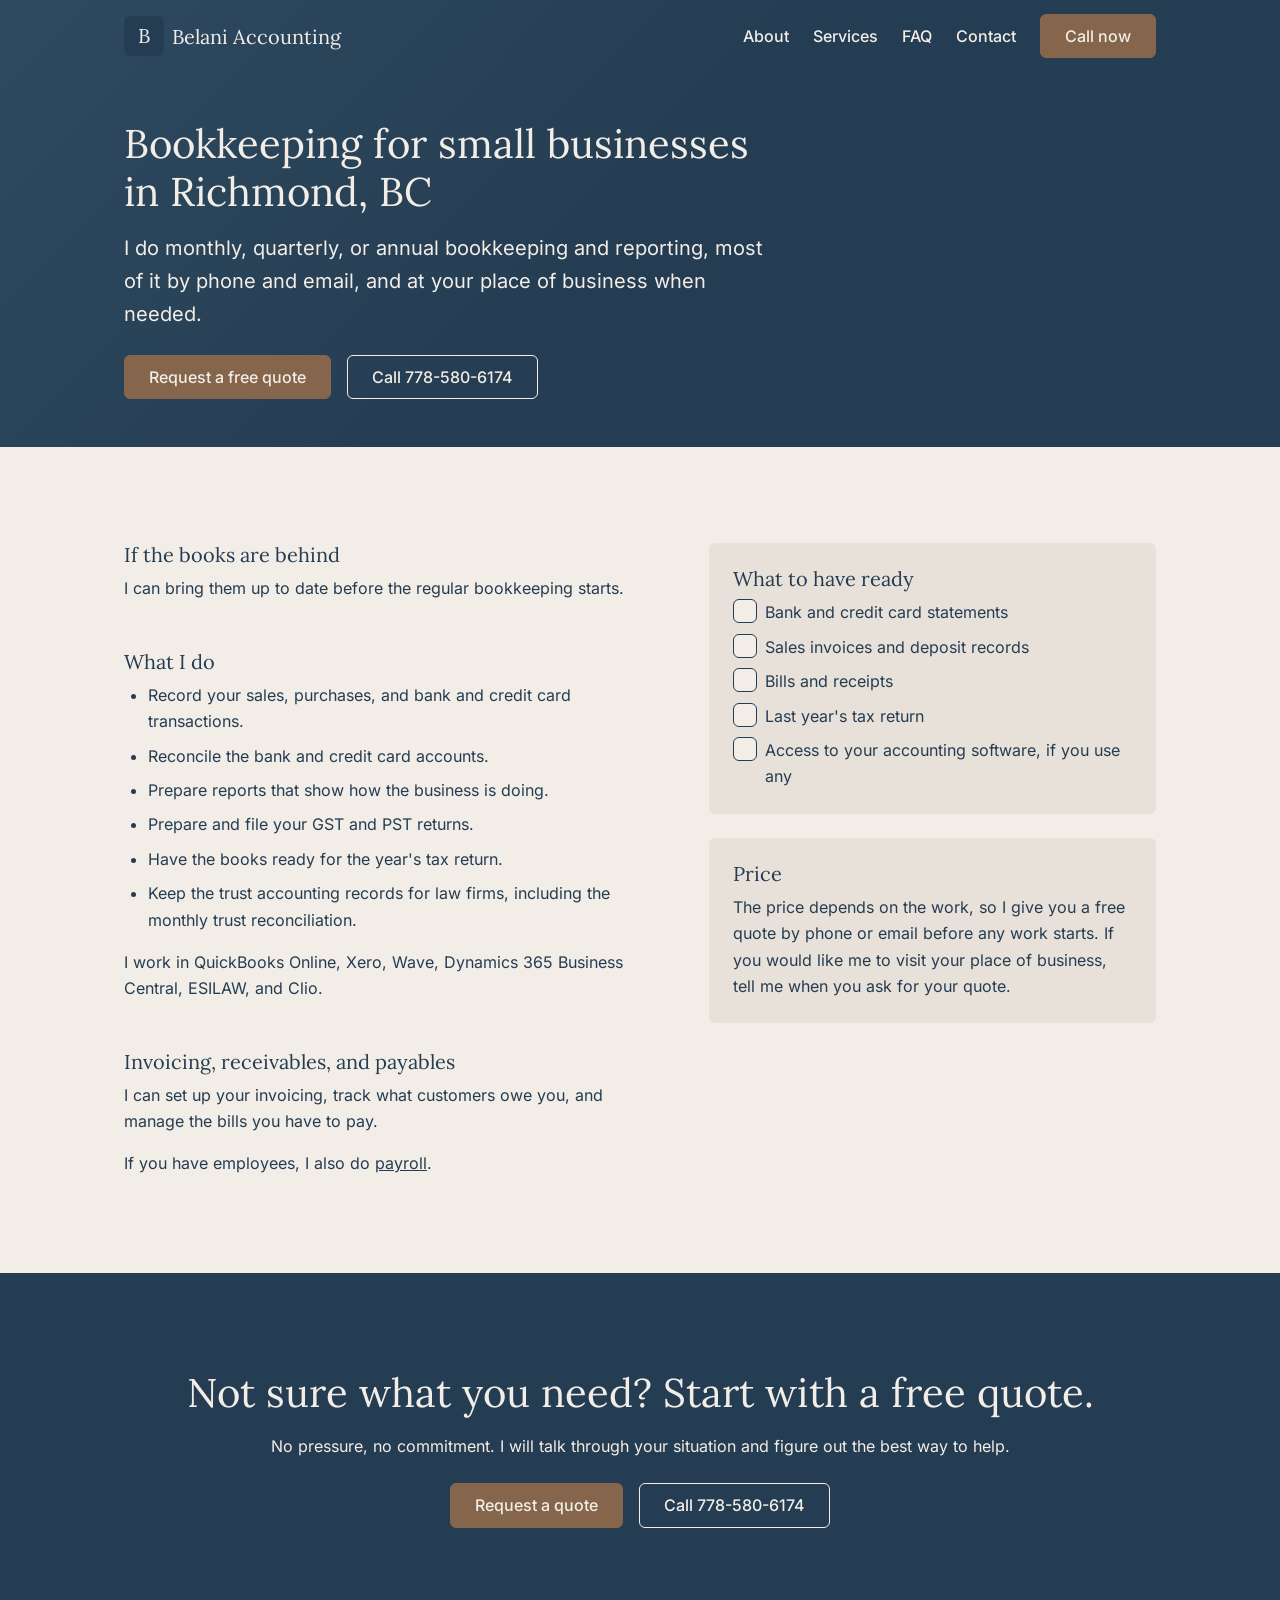
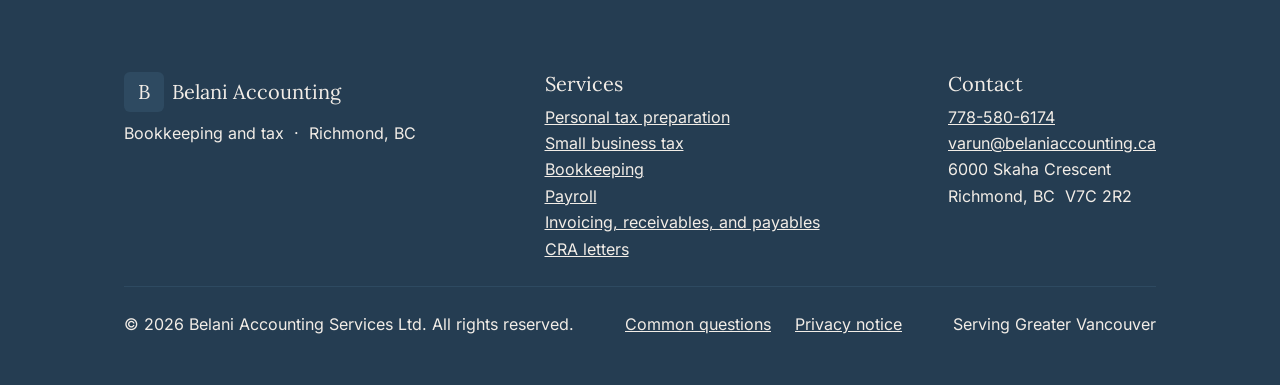
==== bookkeeping.html @ 50b20c2c "Add website files" ====
<!DOCTYPE html>
<html lang="en">
<head>
  <meta charset="UTF-8" />
  <meta name="viewport" content="width=device-width, initial-scale=1.0" />

  <title>Bookkeeping in Richmond, BC | Belani Accounting</title>
  <meta name="description" content="Monthly, quarterly, or annual bookkeeping for small businesses in Richmond and Greater Vancouver, with invoicing, receivables, and payables. Call 778-580-6174." />
  <link rel="canonical" href="https://www.belaniaccounting.ca/bookkeeping.html" />

  <meta property="og:type" content="website" />
  <meta property="og:url" content="https://www.belaniaccounting.ca/bookkeeping.html" />
  <meta property="og:title" content="Bookkeeping in Richmond, BC | Belani Accounting" />
  <meta property="og:description" content="Monthly, quarterly, or annual bookkeeping for small businesses in Richmond and Greater Vancouver, with invoicing, receivables, and payables. Call 778-580-6174." />
  <meta property="og:image" content="https://www.belaniaccounting.ca/assets/og-image.png" />
  <meta property="og:image:width" content="1200" />
  <meta property="og:image:height" content="630" />
  <meta property="og:site_name" content="Belani Accounting Services" />
  <meta property="og:locale" content="en_CA" />
  <meta name="twitter:card" content="summary_large_image" />

  <link rel="icon" type="image/svg+xml" href="assets/favicon.svg" />
  <link rel="icon" type="image/x-icon" href="assets/favicon.ico" />
  <link rel="icon" type="image/png" sizes="32x32" href="assets/favicon-32.png" />
  <link rel="icon" type="image/png" sizes="16x16" href="assets/favicon-16.png" />
  <link rel="apple-touch-icon" href="assets/apple-touch-icon.png" />

  <link rel="stylesheet" href="style.css" />
</head>

<body>

<a href="#main" class="skip-link">Skip to main content</a>

<nav class="site-nav" id="site-nav" aria-label="Main navigation">
  <div class="nav-inner">

    <a href="./" class="nav-logo" aria-label="Belani Accounting Services, home">
      <div class="nav-monogram" aria-hidden="true">
        <span>B</span>
      </div>
      <span class="nav-name">Belani Accounting</span>
    </a>

    <ul class="nav-links">
      <li><a href="./#about">About</a></li>
      <li><a href="./#services">Services</a></li>
      <li><a href="faq.html">FAQ</a></li>
      <li><a href="./#contact">Contact</a></li>
      <li>
        <a href="tel:+17785806174" class="btn btn-primary" aria-label="Call now, 778-580-6174">
          Call now
        </a>
      </li>
    </ul>

    <a href="tel:+17785806174" class="nav-call" aria-label="Call 778-580-6174">
      <svg viewBox="0 0 24 24" aria-hidden="true"><path d="M22 16.92v3a2 2 0 0 1-2.18 2 19.79 19.79 0 0 1-8.63-3.07A19.5 19.5 0 0 1 4.69 12 19.79 19.79 0 0 1 1.61 3.42 2 2 0 0 1 3.6 1.27h3a2 2 0 0 1 2 1.72c.127.96.361 1.903.7 2.81a2 2 0 0 1-.45 2.11L7.91 8.91a16 16 0 0 0 6 6l.91-.91a2 2 0 0 1 2.11-.45c.907.339 1.85.573 2.81.7A2 2 0 0 1 21.73 16.92z"/></svg>
    </a>

    <details class="nav-menu" id="nav-menu">
      <summary class="nav-hamburger" aria-label="Menu">
        <span></span>
        <span></span>
        <span></span>
      </summary>
      <div class="nav-mobile">
        <a href="./#about">About</a>
        <a href="./#services">Services</a>
        <a href="faq.html">FAQ</a>
        <a href="./#contact">Contact</a>
        <a href="tel:+17785806174">Call 778-580-6174</a>
        <a href="sms:+17785806174">Text 778-580-6174</a>
        <a href="https://wa.me/17785806174">WhatsApp 778-580-6174</a>
        <a href="mailto:varun@belaniaccounting.ca">varun@belaniaccounting.ca</a>
      </div>
    </details>

  </div>
</nav>

<main id="main">
<section class="hero page-hero" aria-labelledby="page-heading">
  <div class="container">

    <h1 id="page-heading">Bookkeeping for small businesses in Richmond, BC</h1>

    <p class="hero-sub">I do monthly, quarterly, or annual bookkeeping and reporting, most of it by phone and email, and at your place of business when needed.</p>

    <div class="hero-actions">
      <a href="./?service=bookkeeping#contact" class="btn btn-primary">Request a free quote</a>
      <a href="tel:+17785806174" class="btn btn-outline">Call 778-580-6174</a>
    </div>

  </div>
</section>

<section class="page-section">
  <div class="container">
    <div class="page-grid">

      <div>
        <h2>If the books are behind</h2>
        <p>I can bring them up to date before the regular bookkeeping starts.</p>

        <h2>What I do</h2>
        <ul class="page-list">
          <li>Record your sales, purchases, and bank and credit card transactions.</li>
          <li>Reconcile the bank and credit card accounts.</li>
          <li>Prepare reports that show how the business is doing.</li>
          <li>Prepare and file your GST and PST returns.</li>
          <li>Have the books ready for the year's tax return.</li>
          <li>Keep the trust accounting records for law firms, including the monthly trust reconciliation.</li>
        </ul>
        <p>I work in QuickBooks Online, Xero, Wave, Dynamics 365 Business Central, ESILAW, and Clio.</p>

        <h2 id="invoicing">Invoicing, receivables, and payables</h2>
        <p>I can set up your invoicing, track what customers owe you, and manage the bills you have to pay.</p>

        <p>If you have employees, I also do <a href="payroll.html">payroll</a>.</p>
      </div>

      <div class="page-aside">
        <div class="pillar" id="ready">
          <h2>What to have ready</h2>
          <ul class="page-list check-list">
            <li><label><input type="checkbox" /><span>Bank and credit card statements</span></label></li>
            <li><label><input type="checkbox" /><span>Sales invoices and deposit records</span></label></li>
            <li><label><input type="checkbox" /><span>Bills and receipts</span></label></li>
            <li><label><input type="checkbox" /><span>Last year's tax return</span></label></li>
            <li><label><input type="checkbox" /><span>Access to your accounting software, if you use any</span></label></li>
          </ul>
        </div>
        <div class="pillar">
          <h2>Price</h2>
          <p>The price depends on the work, so I give you a free quote by phone or email before any work starts. If you would like me to visit your place of business, tell me when you ask for your quote.</p>
        </div>
      </div>

    </div>
  </div>
</section>

<section class="cta-band">
  <div class="container">
    <h2>Not sure what you need? Start with a free quote.</h2>
    <p>No pressure, no commitment. I will talk through your situation and figure out the best way to help.</p>
    <div class="cta-band-actions">
      <a href="./?service=bookkeeping#contact" class="btn btn-primary">Request a quote</a>
      <a href="tel:+17785806174" class="btn btn-outline">Call 778-580-6174</a>
    </div>
  </div>
</section>
</main>

<footer class="site-footer">
  <div class="container">
    <div class="footer-inner">

      <div>
        <div class="footer-brand">
          <div class="footer-monogram" aria-hidden="true">
            <span>B</span>
          </div>
          <span class="footer-name">Belani Accounting</span>
        </div>
        <div>Bookkeeping and tax &nbsp;·&nbsp; Richmond, BC</div>
      </div>

      <div class="footer-col">
        <h2 class="footer-heading">Services</h2>
        <a href="personal-tax.html">Personal tax preparation</a>
        <a href="small-business-tax.html">Small business tax</a>
        <a href="bookkeeping.html">Bookkeeping</a>
        <a href="payroll.html">Payroll</a>
        <a href="bookkeeping.html#invoicing">Invoicing, receivables, and payables</a>
        <a href="cra-letters.html">CRA letters</a>
      </div>

      <div class="footer-col">
        <h2 class="footer-heading">Contact</h2>
        <a href="tel:+17785806174">778-580-6174</a>
        <a href="mailto:varun@belaniaccounting.ca">varun@belaniaccounting.ca</a>
        <p>6000 Skaha Crescent<br />Richmond, BC&nbsp; V7C 2R2</p>
      </div>

    </div>

    <div class="footer-bottom">
      <span>&copy; <span id="footer-year">2026</span> Belani Accounting Services Ltd. All rights reserved.</span>
      <span class="footer-links">
        <a href="faq.html">Common questions</a>
        <a href="privacy.html">Privacy notice</a>
      </span>
      <span>Serving Greater Vancouver</span>
    </div>
  </div>
</footer>

<script src="site.js"></script>

</body>
</html>
---- style.css ----
/* Belani Accounting Services */

/* Fonts, served from this site.
   Inter: Copyright 2020 The Inter Project Authors (https://github.com/rsms/inter)
   Lora: Copyright 2011 The Lora Project Authors (https://github.com/cyrealtype/Lora-Cyrillic), with Reserved Font Name "Lora".
   Both are licensed under the SIL Open Font License, Version 1.1 (https://scripts.sil.org/OFL).
   The files are the Latin files Google Fonts serves, unchanged. */
@font-face {
  font-family: 'Inter';
  font-style: normal;
  font-weight: 400 500;
  font-display: swap;
  src: url('assets/fonts/inter-latin.woff2') format('woff2');
  unicode-range: U+0000-00FF, U+0131, U+0152-0153, U+02BB-02BC, U+02C6, U+02DA, U+02DC, U+0304, U+0308, U+0329, U+2000-206F, U+20AC, U+2122, U+2191, U+2193, U+2212, U+2215, U+FEFF, U+FFFD;
}
@font-face {
  font-family: 'Lora';
  font-style: normal;
  font-weight: 400 500;
  font-display: swap;
  src: url('assets/fonts/lora-latin.woff2') format('woff2');
  unicode-range: U+0000-00FF, U+0131, U+0152-0153, U+02BB-02BC, U+02C6, U+02DA, U+02DC, U+0304, U+0308, U+0329, U+2000-206F, U+20AC, U+2122, U+2191, U+2193, U+2212, U+2215, U+FEFF, U+FFFD;
}

*, *::before, *::after { box-sizing: border-box; margin: 0; padding: 0; }

:root {
  --navy:        #253D52;
  --navy-light:  #2E4A61;
  --beige:       #F2EDE7;
  --beige-dark:  #E8E1D9;
  --walnut:      #85664C;
  --walnut-dark: #74563E;
  --title: clamp(28px, 3.5vw, 40px);
  --sub:   20px;
  --text:  16px;
  --serif: 'Lora', Georgia, serif;
  --sans:  'Inter', -apple-system, BlinkMacSystemFont, sans-serif;
  --page:    1080px;
  --measure: 640px;
  --gutter:  24px;
  --bar:     72px;
  --radius:  6px;
  --transition: 0.18s ease;
}

html { scroll-behavior: smooth; }

body {
  font-family: var(--sans);
  font-size: var(--text);
  line-height: 1.65;
  color: var(--navy);
  background: var(--beige);
  -webkit-font-smoothing: antialiased;
}

.hero,
.services,
.cta-band,
.site-footer {
  background: var(--navy);
  color: var(--beige);
}

h1, h2, h3 {
  font-family: var(--serif);
  font-weight: 400;
  line-height: 1.2;
}

h1, h2 {
  font-size: var(--title);
  margin-bottom: 16px;
}

h3,
.page-section h2,
.footer-heading {
  font-size: var(--sub);
  margin-bottom: 8px;
}

img { display: block; max-width: 100%; }

a { color: inherit; }

.btn,
.skip-link,
.site-nav a { text-decoration: none; }

.container,
.nav-inner {
  width: 100%;
  max-width: var(--page);
  margin: 0 auto;
  padding: 0 var(--gutter);
}

.nowrap { white-space: nowrap; }

/* Off screen until it has keyboard focus */
.skip-link {
  position: absolute;
  top: 8px;
  left: 8px;
  z-index: 200;
  padding: 8px 16px;
  background: var(--navy);
  color: var(--beige);
  font-weight: 500;
  border-radius: var(--radius);
  transform: translateY(-200%);
}
.skip-link:focus { transform: none; }

.btn {
  display: inline-flex;
  align-items: center;
  justify-content: center;
  min-height: 44px;
  padding: 8px 24px;
  border: 1px solid transparent;
  border-radius: var(--radius);
  font-family: var(--sans);
  font-size: var(--text);
  font-weight: 500;
  cursor: pointer;
  transition: background var(--transition), border-color var(--transition), transform var(--transition);
}

.btn:active { transform: scale(0.98); }

.btn-primary {
  background: var(--walnut);
  color: var(--beige);
  border-color: var(--walnut);
}
.btn-primary:hover { background: var(--walnut-dark); border-color: var(--walnut-dark); }

.btn-outline {
  background: transparent;
  color: var(--beige);
  border-color: var(--beige);
}
.btn-outline:hover { background: var(--navy-light); }

.nav-monogram,
.footer-monogram,
.step-num,
.service-icon,
.contact-item-icon {
  display: flex;
  align-items: center;
  justify-content: center;
  flex-shrink: 0;
  width: 40px;
  height: 40px;
  border-radius: var(--radius);
}

.nav-monogram,
.footer-monogram,
.step-num {
  font-family: var(--serif);
  font-size: var(--sub);
  line-height: 1;
}

.nav-monogram,
.step-num {
  background: var(--navy);
  color: var(--beige);
}

.footer-monogram { background: var(--navy-light); }
.service-icon { background: var(--navy); }
.contact-item-icon { background: var(--beige-dark); }

.nav-call svg,
.service-icon svg,
.contact-item-icon svg {
  width: 20px;
  height: 20px;
  stroke: currentColor;
  fill: none;
  stroke-width: 1.5;
  stroke-linecap: round;
  stroke-linejoin: round;
}

/* The top bar is see-through over the page header and turns beige once the page is scrolled. */
.site-nav {
  position: fixed;
  top: 0; left: 0; right: 0;
  z-index: 100;
  color: var(--beige);
  transition: background var(--transition), color var(--transition), box-shadow var(--transition);
}

.site-nav.scrolled {
  background: var(--beige);
  color: var(--navy);
  box-shadow: 0 1px 0 var(--beige-dark);
}

/* With scripting off the bar never turns beige, so it is navy from the start */
@media (scripting: none) {
  .site-nav { background: var(--navy); }
}

.nav-inner {
  display: flex;
  align-items: center;
  justify-content: space-between;
  height: var(--bar);
}

.nav-logo,
.footer-brand {
  display: flex;
  align-items: center;
  gap: 8px;
}

.nav-name,
.footer-name {
  font-family: var(--serif);
  font-size: var(--sub);
}

.nav-links {
  display: flex;
  align-items: center;
  gap: 24px;
  list-style: none;
}

.nav-links a,
.nav-mobile a { font-weight: 500; }

.nav-links a:not(.btn):hover { text-decoration: underline; }

/* Phones only (see the 768px block). The menu is a details element, so it opens with scripting off. */
.nav-call,
.nav-menu { display: none; }

.nav-call,
.nav-hamburger {
  justify-content: center;
  width: 44px;
  height: 44px;
}

.nav-call {
  align-items: center;
  margin-left: auto;
}

.nav-hamburger {
  display: flex;
  flex-direction: column;
  align-items: flex-end;
  gap: 4px;
  list-style: none;
  cursor: pointer;
}

.nav-hamburger::-webkit-details-marker { display: none; }

.nav-hamburger span {
  width: 24px;
  height: 2px;
  background: currentColor;
}

.nav-mobile {
  position: absolute;
  top: 100%; left: 0; right: 0;
  display: none;
  flex-direction: column;
  max-height: calc(100vh - var(--bar));
  max-height: calc(100dvh - var(--bar));
  overflow-y: auto;
  padding: 8px var(--gutter) 16px;
  background: var(--beige);
  color: var(--navy);
  border-top: 1px solid var(--beige-dark);
}

.nav-mobile a {
  padding: 16px 0;
  border-bottom: 1px solid var(--beige-dark);
}
.nav-mobile a:last-child { border-bottom: none; }

.hero {
  padding: calc(var(--bar) + 96px) 0 96px;
  background-image: linear-gradient(135deg, var(--navy-light) 0%, var(--navy) 50%);
}

.page-hero { padding: calc(var(--bar) + 48px) 0 48px; }

.hero h1,
.hero-sub,
.section-header,
.page-narrow { max-width: var(--measure); }

.hero-sub {
  font-size: var(--sub);
  margin-bottom: 24px;
}

.hero-actions,
.cta-band-actions {
  display: flex;
  flex-wrap: wrap;
  gap: 16px;
}

.about,
.services,
.steps,
.contact,
.cta-band,
.page-section { padding: 96px 0; }

.section-header { margin-bottom: 48px; }

.about p:not(:last-child),
.page-section p:not(:last-child) { margin-bottom: 16px; }

.pillar,
.step,
.service-card,
.contact-form {
  padding: 24px;
  border-radius: var(--radius);
}

.pillar,
.step { background: var(--beige-dark); }

.service-card,
.contact-form {
  background: var(--navy-light);
  color: var(--beige);
}

.about-pillars,
.services-grid,
.steps-grid {
  display: grid;
  gap: 24px;
}

.about-grid {
  display: grid;
  grid-template-columns: 280px minmax(0, 1fr);
  gap: 48px;
  align-items: center;
}

.about-photo {
  width: 280px;
  height: 350px;
  object-fit: cover;
  border-radius: var(--radius);
}

.about-pillars {
  grid-template-columns: 1fr 1fr;
  margin-top: 48px;
}

.services-grid { grid-template-columns: repeat(auto-fit, minmax(280px, 1fr)); }

.service-icon,
.step-num { margin-bottom: 16px; }

.service-card {
  display: flex;
  flex-direction: column;
}

.service-price { margin-top: 8px; }

.service-more {
  margin-top: auto;
  padding-top: 8px;
}

.service-price,
.service-more a { font-weight: 500; }

/* Four in a row, or two by two where four do not fit (four 220px columns and three gaps are 952px) */
.steps-grid {
  grid-template-columns: repeat(auto-fit, minmax(max(220px, min(50% - 12px, (952px - 100%) * 999)), 1fr));
  list-style: none;
}

.cta-band { text-align: center; }
.cta-band p { margin-bottom: 24px; }
.cta-band-actions { justify-content: center; }

.contact-grid,
.page-grid {
  display: grid;
  gap: 48px;
  align-items: start;
}

.contact-grid { grid-template-columns: 1fr 1fr; }

.contact-intro { margin-bottom: 24px; }

.contact-details,
.page-aside {
  display: flex;
  flex-direction: column;
  gap: 24px;
}

.contact-item {
  display: flex;
  gap: 16px;
  align-items: flex-start;
}

.contact-item-label,
.form-group label { font-weight: 500; }

/* Room for a thumb on the text and WhatsApp links */
.contact-msg a {
  display: inline-block;
  padding: 8px 0;
}

.contact-note {
  display: block;
  margin-top: 8px;
}

.form-row {
  display: grid;
  grid-template-columns: 1fr 1fr;
  align-items: end;
  gap: 16px;
}

.form-group { margin-bottom: 24px; }

.form-group label {
  display: block;
  margin-bottom: 8px;
}

.form-group input,
.form-group textarea,
.form-group select {
  width: 100%;
  padding: 8px 16px;
  border: 1px solid var(--beige);
  border-radius: var(--radius);
  font-family: var(--sans);
  font-size: var(--text);
  color: var(--beige);
  background: var(--navy);
  -webkit-appearance: none;
  appearance: none;
}

.form-group input,
.form-group select { min-height: 44px; }

.form-group select option { background: var(--navy); color: var(--beige); }

/* The arrow on the service list, which appearance: none removes */
.form-group select {
  padding-right: 48px;
  background-image: url("data:image/svg+xml,%3Csvg xmlns='http://www.w3.org/2000/svg' viewBox='0 0 12 8'%3E%3Cpath d='M1 1.5l5 5 5-5' fill='none' stroke='%23F2EDE7' stroke-width='1.5' stroke-linecap='round' stroke-linejoin='round'/%3E%3C/svg%3E");
  background-repeat: no-repeat;
  background-position: right 16px center;
  background-size: 12px 8px;
}

.form-group textarea {
  resize: vertical;
  min-height: 120px;
}

.form-submit { width: 100%; }

.form-note,
.form-status { margin-top: 16px; }

/* Shown after the button is pressed, and given the focus so a screen reader reads it */
.form-status { outline: none; }

.site-footer { padding: 48px 0; }

.footer-inner {
  display: flex;
  justify-content: space-between;
  align-items: flex-start;
  gap: 48px;
  padding-bottom: 24px;
  border-bottom: 1px solid var(--navy-light);
  margin-bottom: 24px;
}

.footer-brand { margin-bottom: 8px; }

.footer-col a,
.footer-col p { display: block; }

.footer-bottom {
  display: flex;
  justify-content: space-between;
  align-items: center;
  flex-wrap: wrap;
  gap: 16px;
}

.footer-links {
  display: flex;
  flex-wrap: wrap;
  gap: 8px 24px;
}

.page-grid { grid-template-columns: 1.2fr 1fr; }

.page-section h2:not(:first-child) { margin-top: 48px; }

.page-list { margin: 0 0 16px 24px; }
.page-list:last-child { margin-bottom: 0; }
.page-list li + li { margin-top: 8px; }

.faq-item {
  padding: 24px 0;
  border-top: 1px solid var(--beige-dark);
}

.faq-item:first-child {
  border-top: none;
  padding-top: 0;
}

/* Tick boxes on the "What to have ready" lists */
.check-list { list-style: none; margin-left: 0; }

.check-list label {
  display: flex;
  gap: 8px;
  align-items: flex-start;
  cursor: pointer;
}

.check-list input {
  -webkit-appearance: none;
  appearance: none;
  flex: none;
  width: 24px;
  height: 24px;
  border: 1px solid var(--navy);
  border-radius: var(--radius);
  background-color: var(--beige);
  cursor: pointer;
  -webkit-print-color-adjust: exact;
  print-color-adjust: exact;
}

.check-list input:checked {
  background: var(--navy) url("data:image/svg+xml,%3Csvg xmlns='http://www.w3.org/2000/svg' viewBox='0 0 12 12'%3E%3Cpath d='M2.5 6.2l2.4 2.4 4.6-5' fill='none' stroke='%23F2EDE7' stroke-width='1.5' stroke-linecap='round' stroke-linejoin='round'/%3E%3C/svg%3E") center / 16px no-repeat;
}

/* A linked question or box stops below the fixed top bar */
.faq-item[id],
.pillar[id],
.page-section h2[id] { scroll-margin-top: calc(var(--bar) + 24px); }

/* Shows on navy and on beige */
a:focus-visible,
button:focus-visible,
summary:focus-visible,
input:focus-visible,
select:focus-visible,
textarea:focus-visible {
  outline: 2px solid var(--beige);
  outline-offset: 2px;
  box-shadow: 0 0 0 4px var(--navy);
}

@media (prefers-reduced-motion: reduce) {
  html { scroll-behavior: auto; }
  *, *::before, *::after { transition: none !important; }
}

/* The page-not-found page is short, so its header fills the space above the footer. */
.page-404 { min-height: 100vh; display: flex; flex-direction: column; }
.page-404 main { flex: 1; display: flex; flex-direction: column; }
.page-404 .hero { flex: 1; }

@media (max-width: 768px) {
  .nav-links { display: none; }

  .nav-call { display: flex; }

  .nav-menu { display: block; }

  .nav-menu[open] .nav-mobile { display: flex; }

  .hero { padding: calc(var(--bar) + 48px) 0 48px; }

  .about,
  .services,
  .steps,
  .contact,
  .cta-band,
  .page-section { padding: 48px 0; }

  /* 48px of padding is less than the top bar, so a linked section stops lower */
  section[id] { scroll-margin-top: calc(var(--bar) - 24px); }

  .about-grid,
  .about-pillars,
  .contact-grid,
  .page-grid,
  .form-row { grid-template-columns: 1fr; }

  .about-grid { gap: 24px; }

  .about-photo {
    width: 200px;
    height: 250px;
    margin: 0 auto;
  }

  .footer-inner,
  .footer-bottom {
    flex-direction: column;
    align-items: flex-start;
    gap: 24px;
  }

  .footer-bottom { gap: 8px; }

  .footer-links { gap: 0 24px; }

  .footer-col a,
  .footer-links a { padding: 8px 0; }
}

@media (max-width: 480px) {
  :root { --gutter: 16px; }

  .hero-actions,
  .cta-band-actions { flex-direction: column; }
}

/* The narrowest phones: the name drops to the text size so the bar fits on one line */
@media (max-width: 360px) {
  .nav-name { font-size: var(--text); }
}

/* Print: the text and the lists, without the menu, buttons, call band or footer */
@media print {
  .site-nav,
  .skip-link,
  .hero-actions,
  .cta-band,
  .site-footer,
  .contact-form,
  .service-icon,
  .service-more,
  .contact-item-icon { display: none !important; }

  *,
  *::before,
  *::after {
    background-color: transparent !important;
    color: #000 !important;
    box-shadow: none !important;
  }

  .hero {
    padding: 0 0 12pt !important;
    background-image: none !important;
  }

  .about,
  .services,
  .steps,
  .contact,
  .page-section { padding: 12pt 0 !important; }

  .page-grid,
  .about-grid,
  .contact-grid { display: block; }

  .page-aside { margin-top: 16pt; }

  .pillar,
  .step,
  .service-card {
    border: 1px solid #000 !important;
    break-inside: avoid;
  }

  a { text-decoration: none !important; }

  .check-list input { border-color: #000 !important; }
  .check-list input:checked { background-color: #000 !important; }
}
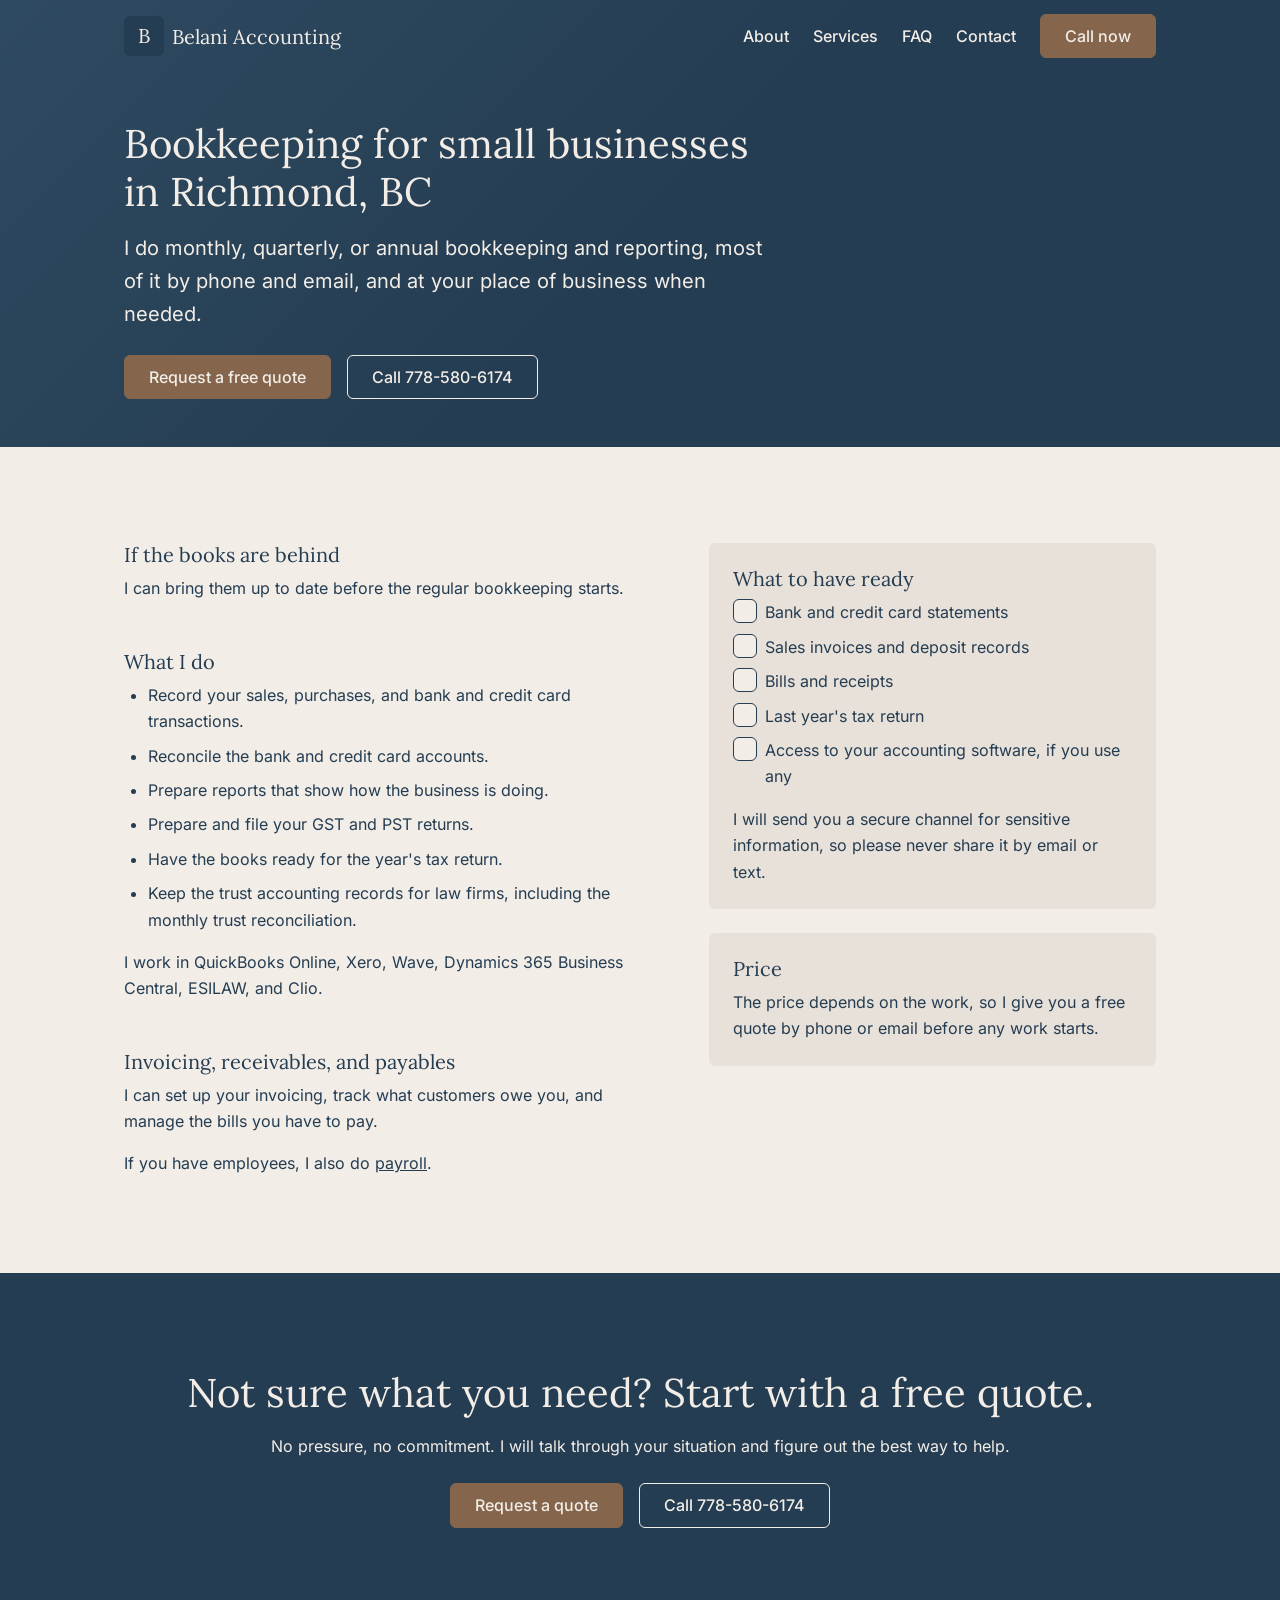
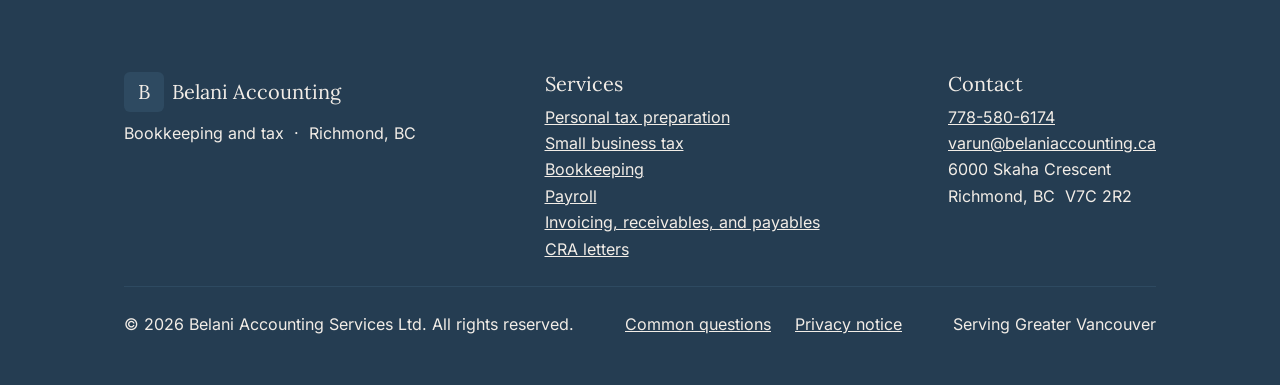
==== commit af6d08e4: "Update pages" ====
--- a/bookkeeping.html
+++ b/bookkeeping.html
@@ -130,10 +130,11 @@
             <li><label><input type="checkbox" /><span>Last year's tax return</span></label></li>
             <li><label><input type="checkbox" /><span>Access to your accounting software, if you use any</span></label></li>
           </ul>
+          <p>I will send you a secure channel for sensitive information, so please never share it by email or text.</p>
         </div>
         <div class="pillar">
           <h2>Price</h2>
-          <p>The price depends on the work, so I give you a free quote by phone or email before any work starts. If you would like me to visit your place of business, tell me when you ask for your quote.</p>
+          <p>The price depends on the work, so I give you a free quote by phone or email before any work starts.</p>
         </div>
       </div>
 
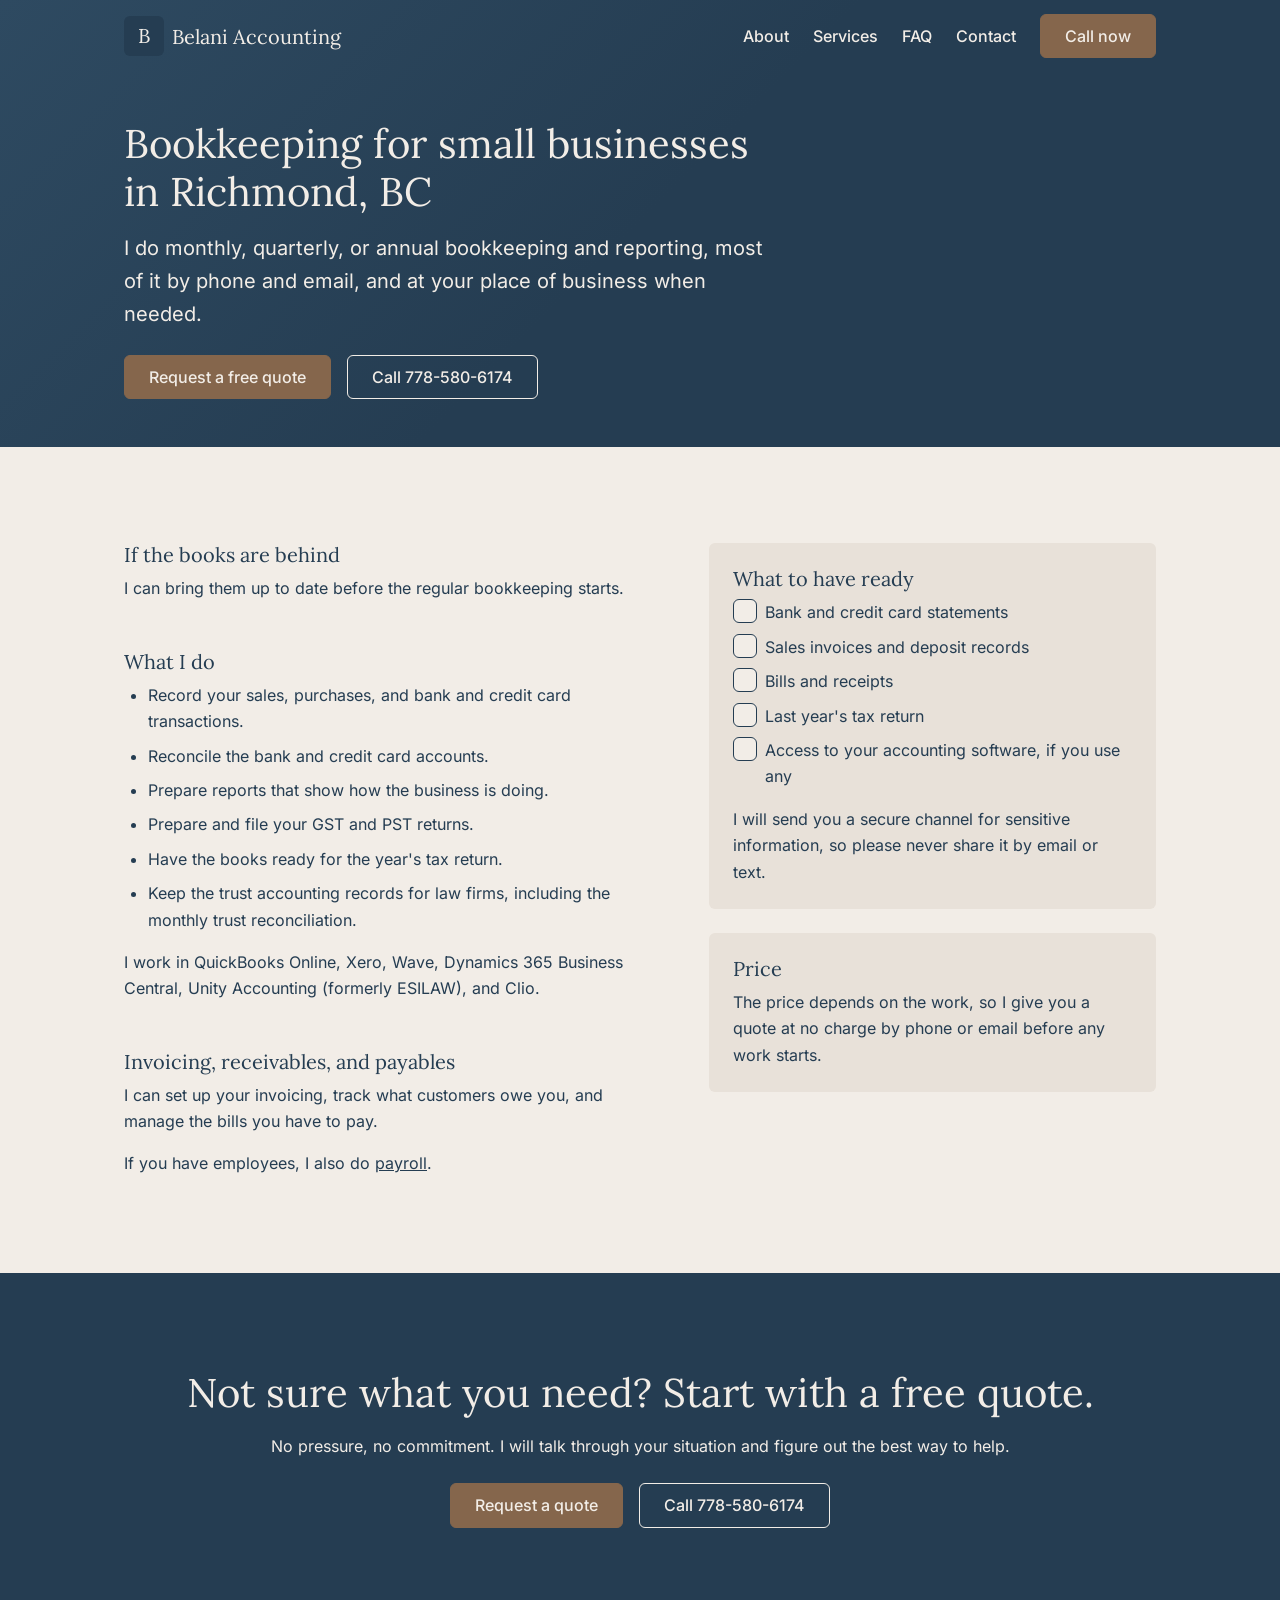
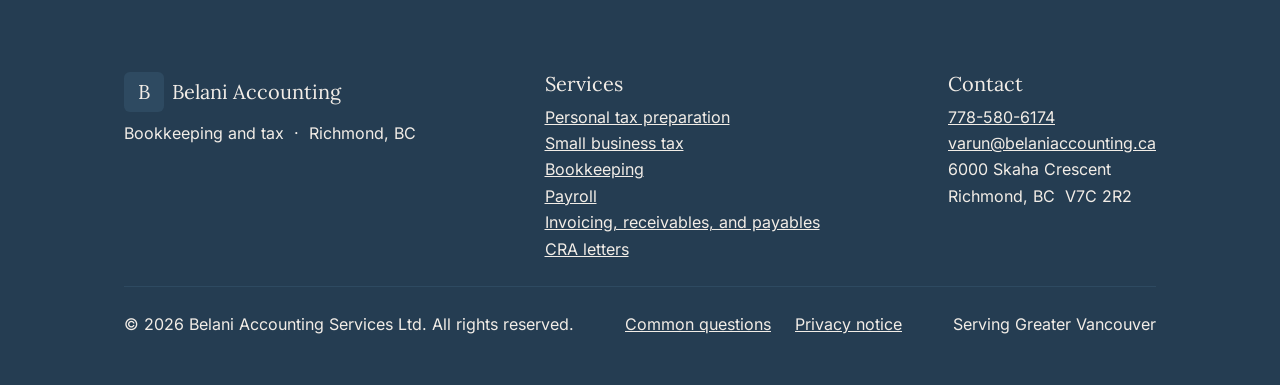
==== commit e3b4d81f: "Karu Changes" ====
--- a/bookkeeping.html
+++ b/bookkeeping.html
@@ -112,7 +112,7 @@
           <li>Have the books ready for the year's tax return.</li>
           <li>Keep the trust accounting records for law firms, including the monthly trust reconciliation.</li>
         </ul>
-        <p>I work in QuickBooks Online, Xero, Wave, Dynamics 365 Business Central, ESILAW, and Clio.</p>
+        <p>I work in QuickBooks Online, Xero, Wave, Dynamics 365 Business Central, Unity Accounting (formerly ESILAW), and Clio.</p>
 
         <h2 id="invoicing">Invoicing, receivables, and payables</h2>
         <p>I can set up your invoicing, track what customers owe you, and manage the bills you have to pay.</p>
@@ -134,7 +134,7 @@
         </div>
         <div class="pillar">
           <h2>Price</h2>
-          <p>The price depends on the work, so I give you a free quote by phone or email before any work starts.</p>
+          <p>The price depends on the work, so I give you a quote at no charge by phone or email before any work starts.</p>
         </div>
       </div>
 
--- a/style.css
+++ b/style.css
@@ -412,8 +412,6 @@
 
 .contact-grid { grid-template-columns: 1fr 1fr; }
 
-.contact-intro { margin-bottom: 24px; }
-
 .contact-details,
 .page-aside {
   display: flex;
@@ -487,6 +485,15 @@
 .form-group textarea {
   resize: vertical;
   min-height: 120px;
+}
+
+.form-group textarea::placeholder {
+  color: var(--beige);
+  opacity: 0.7;
+}
+
+.form-group select:has(option[value=""]:checked) {
+  color: color-mix(in srgb, var(--beige) 70%, var(--navy));
 }
 
 .form-submit { width: 100%; }
